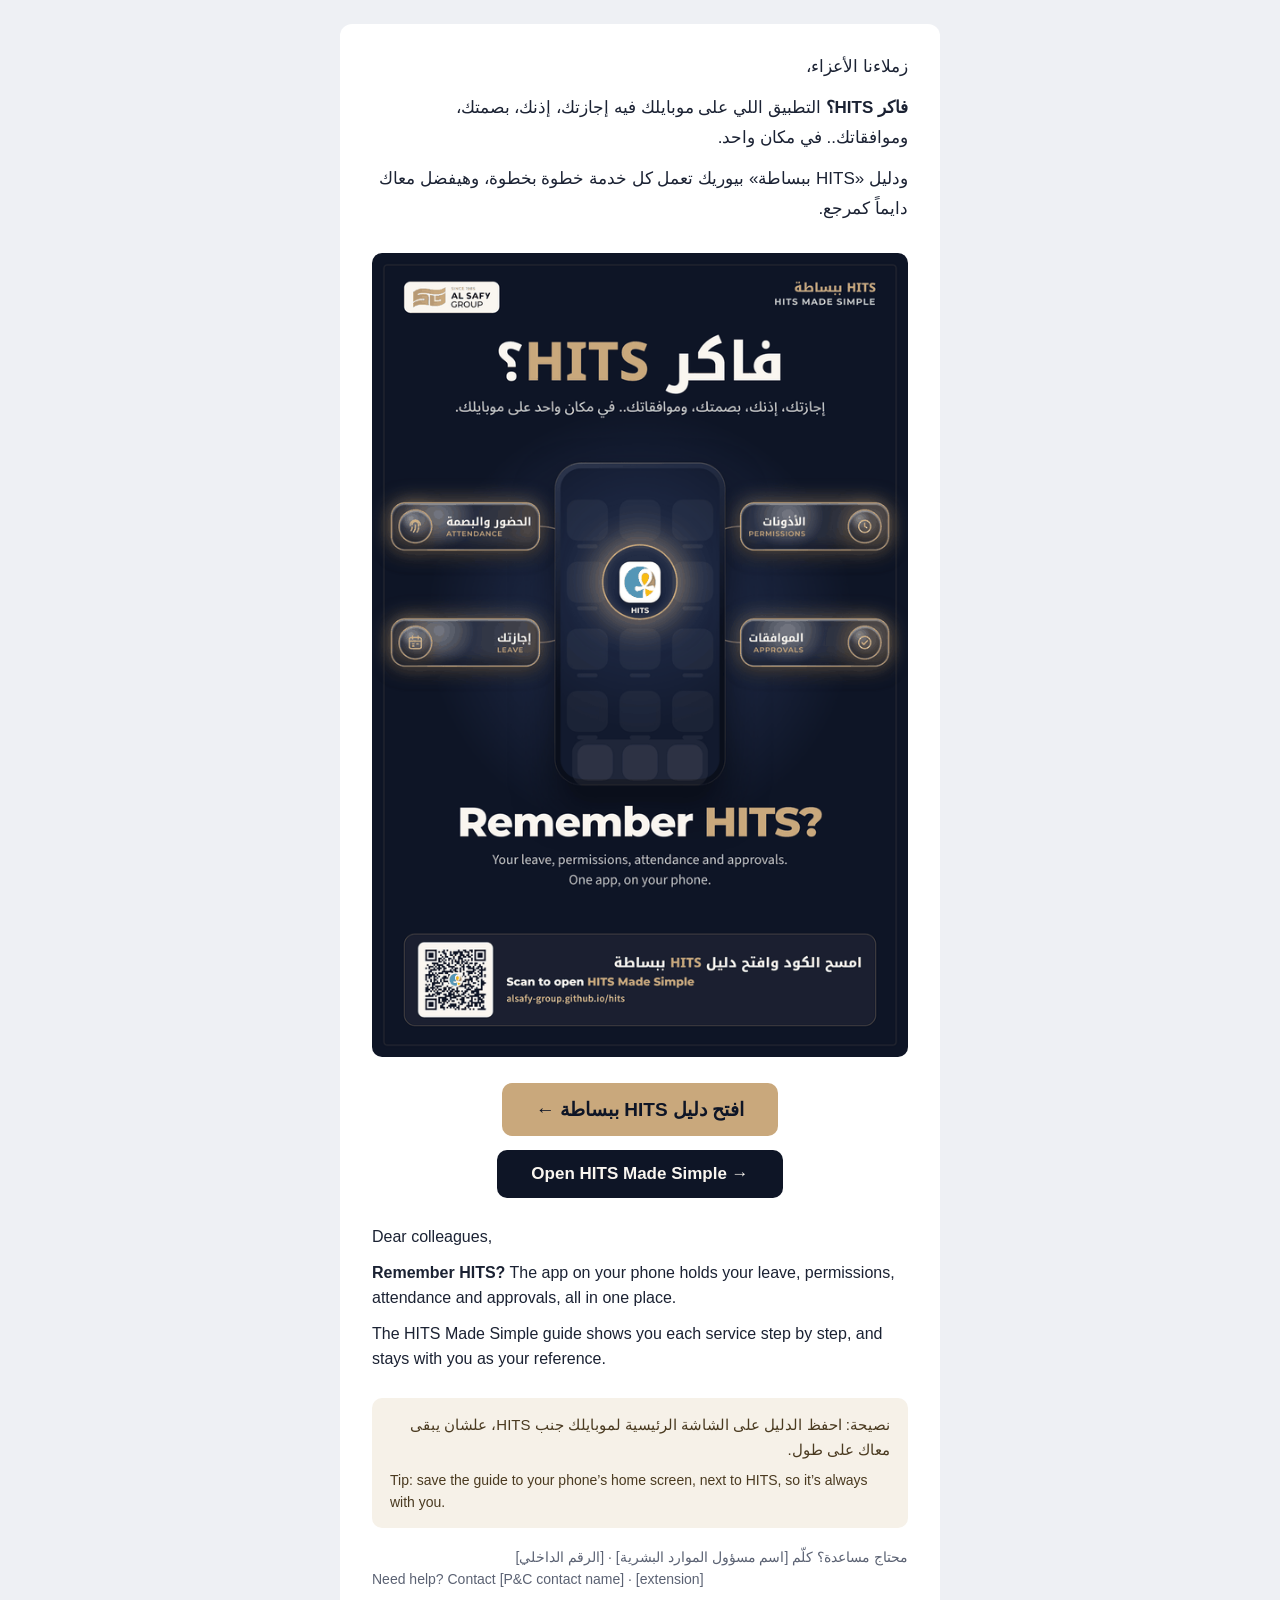
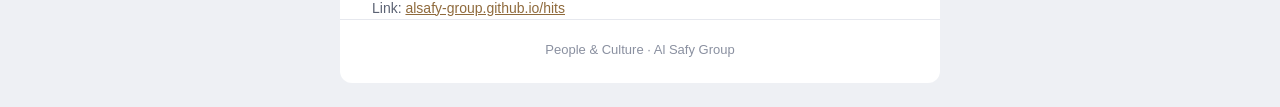
==== campaign/email.html @ 10dc7bec "Add Remember HITS launch campaign assets (flyer, QR, email) Co-Authored-By: Claude Opus 5.5 <noreply" ====
<!doctype html>
<html lang="ar">
<head>
<meta charset="utf-8">
<meta name="viewport" content="width=device-width, initial-scale=1">
<title>فاكر HITS؟ | Remember HITS?</title>
</head>
<body style="margin:0;padding:0;background:#EEF0F4;">
<table role="presentation" width="100%" cellpadding="0" cellspacing="0" border="0" style="background:#EEF0F4;">
<tr><td align="center" style="padding:24px 12px;">
<table role="presentation" width="600" cellpadding="0" cellspacing="0" border="0" style="width:600px;max-width:600px;background:#FFFFFF;border-radius:12px;">

<tr><td dir="rtl" style="padding:28px 32px 8px 32px;font-family:Tahoma,Arial,sans-serif;font-size:17px;line-height:1.8;color:#1B2233;text-align:right;">
<p style="margin:0 0 10px 0;">زملاءنا الأعزاء،</p>
<p style="margin:0 0 10px 0;"><b>فاكر HITS؟</b> التطبيق اللي على موبايلك فيه إجازتك، إذنك، بصمتك، وموافقاتك.. في مكان واحد.</p>
<p style="margin:0;">ودليل «HITS ببساطة» بيوريك تعمل كل خدمة خطوة بخطوة، وهيفضل معاك دايماً كمرجع.</p>
</td></tr>

<tr><td align="center" style="padding:20px 32px 8px 32px;">
<a href="https://alsafy-group.github.io/hits/"><img src="https://alsafy-group.github.io/hits/campaign/Faker_HITS_Flyer_Animated.gif" width="536" alt="فاكر HITS؟ · Remember HITS? — افتح دليل HITS ببساطة · Open HITS Made Simple" style="display:block;width:536px;max-width:100%;height:auto;border:0;border-radius:10px;"></a>
</td></tr>

<tr><td align="center" style="padding:18px 32px 6px 32px;">
<table role="presentation" cellpadding="0" cellspacing="0" border="0" align="center"><tr>
<td bgcolor="#C9A87C" style="border-radius:10px;">
<a href="https://alsafy-group.github.io/hits/" dir="rtl" style="display:inline-block;padding:15px 34px;font-family:Tahoma,Arial,sans-serif;font-size:19px;font-weight:bold;color:#0E1526;text-decoration:none;border-radius:10px;">افتح دليل HITS ببساطة ←</a>
</td></tr></table>
</td></tr>
<tr><td align="center" style="padding:8px 32px 22px 32px;">
<table role="presentation" cellpadding="0" cellspacing="0" border="0" align="center"><tr>
<td bgcolor="#0E1526" style="border-radius:10px;">
<a href="https://alsafy-group.github.io/hits/" style="display:inline-block;padding:14px 34px;font-family:Arial,Helvetica,sans-serif;font-size:17px;font-weight:bold;color:#FAF6F0;text-decoration:none;border-radius:10px;">Open HITS Made Simple →</a>
</td></tr></table>
</td></tr>

<tr><td style="padding:4px 32px 8px 32px;font-family:Arial,Helvetica,sans-serif;font-size:16px;line-height:1.6;color:#1B2233;text-align:left;">
<p style="margin:0 0 10px 0;">Dear colleagues,</p>
<p style="margin:0 0 10px 0;"><b>Remember HITS?</b> The app on your phone holds your leave, permissions, attendance and approvals, all in one place.</p>
<p style="margin:0;">The HITS Made Simple guide shows you each service step by step, and stays with you as your reference.</p>
</td></tr>

<tr><td style="padding:18px 32px 0 32px;">
<table role="presentation" width="100%" cellpadding="0" cellspacing="0" border="0" style="background:#F6F1E8;border-radius:10px;">
<tr><td dir="rtl" style="padding:14px 18px 4px 18px;font-family:Tahoma,Arial,sans-serif;font-size:15px;line-height:1.7;color:#4A3A20;text-align:right;">نصيحة: احفظ الدليل على الشاشة الرئيسية لموبايلك جنب HITS، علشان يبقى معاك على طول.</td></tr>
<tr><td style="padding:2px 18px 14px 18px;font-family:Arial,Helvetica,sans-serif;font-size:14px;line-height:1.6;color:#4A3A20;text-align:left;">Tip: save the guide to your phone’s home screen, next to HITS, so it’s always with you.</td></tr>
</table>
</td></tr>

<tr><td style="padding:18px 32px 0 32px;font-family:Arial,Helvetica,sans-serif;font-size:14px;line-height:1.6;color:#5B6273;">
<div dir="rtl" style="text-align:right;font-family:Tahoma,Arial,sans-serif;">محتاج مساعدة؟ كلّم [اسم مسؤول الموارد البشرية] · [الرقم الداخلي]</div>
<div style="text-align:left;">Need help? Contact [P&amp;C contact name] · [extension]</div>
<div style="text-align:left;margin-top:6px;">Link: <a href="https://alsafy-group.github.io/hits/" style="color:#8F6A3C;">alsafy-group.github.io/hits</a></div>
</td></tr>

<tr><td style="padding:22px 32px 26px 32px;border-top:1px solid #E6E8EE;font-family:Arial,Helvetica,sans-serif;font-size:13px;color:#8A90A0;" align="center">
People &amp; Culture · Al Safy Group
</td></tr>

</table>
</td></tr>
</table>
</body>
</html>
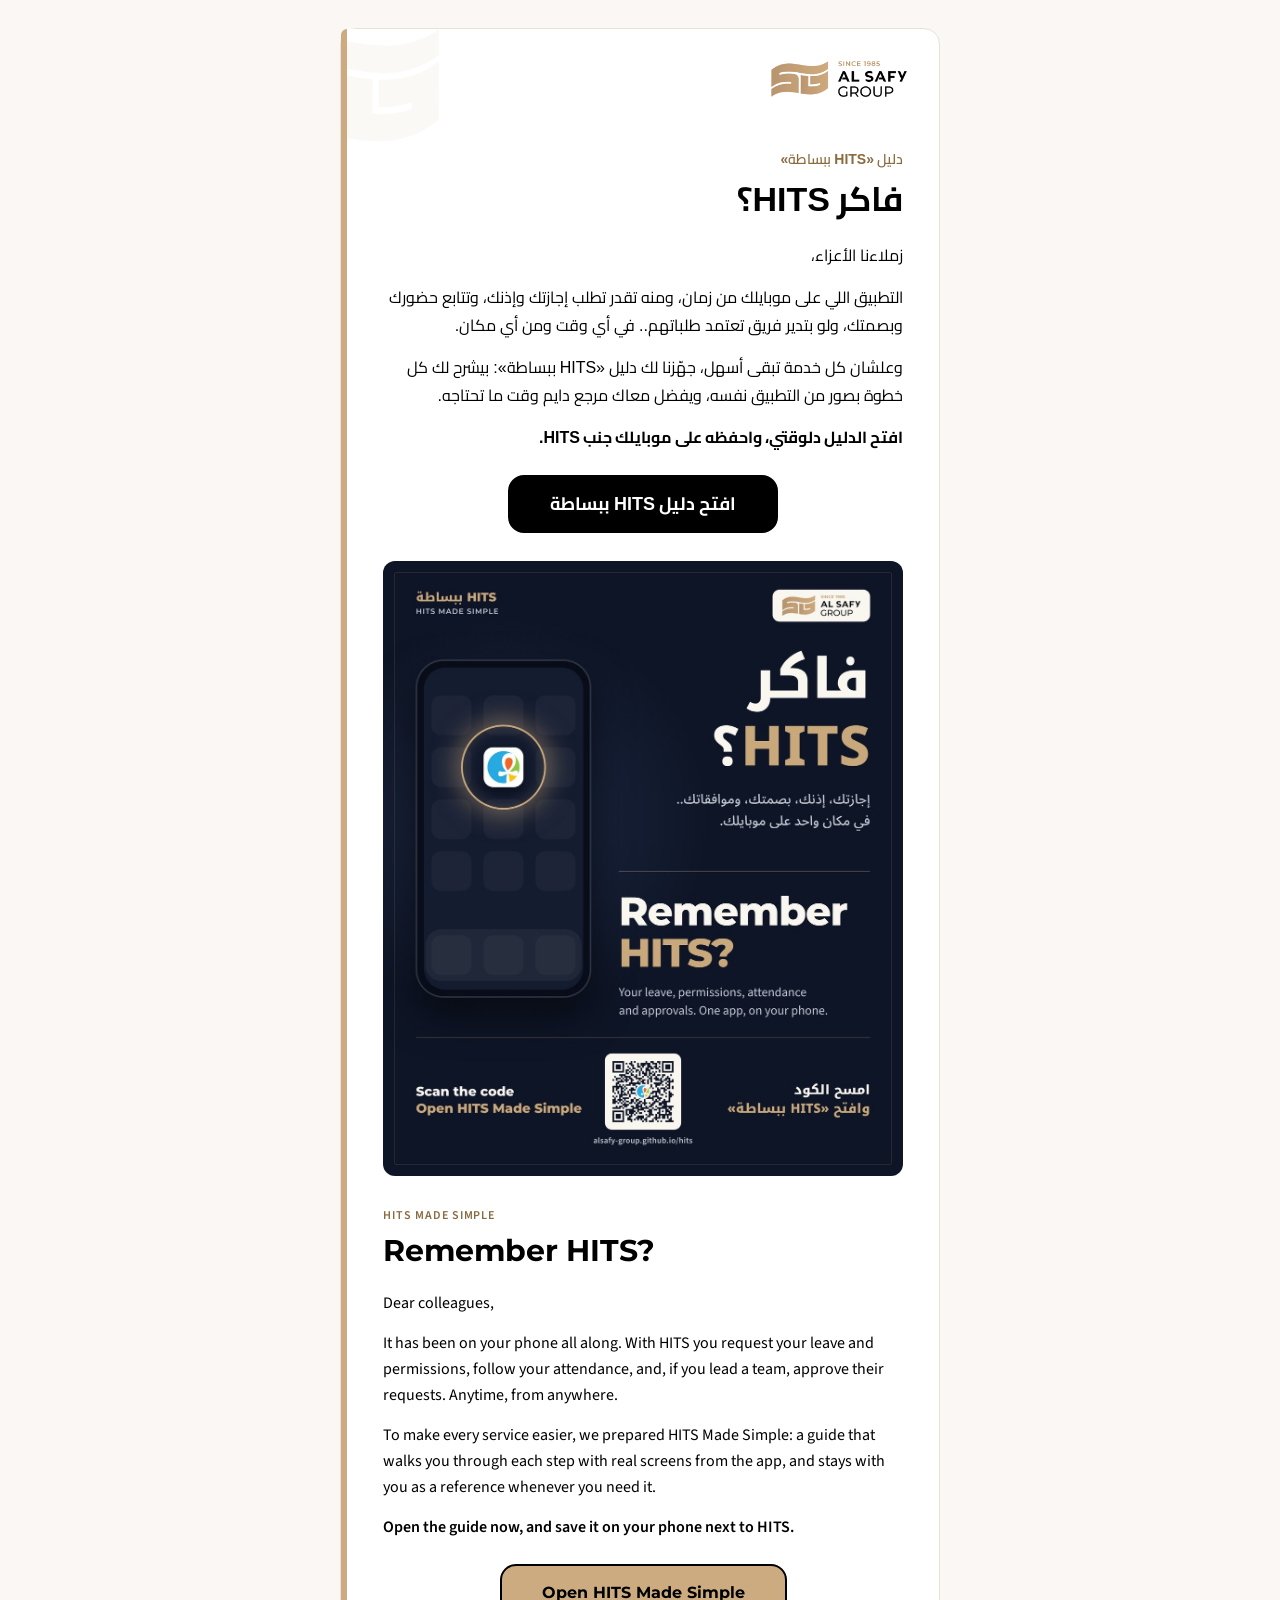
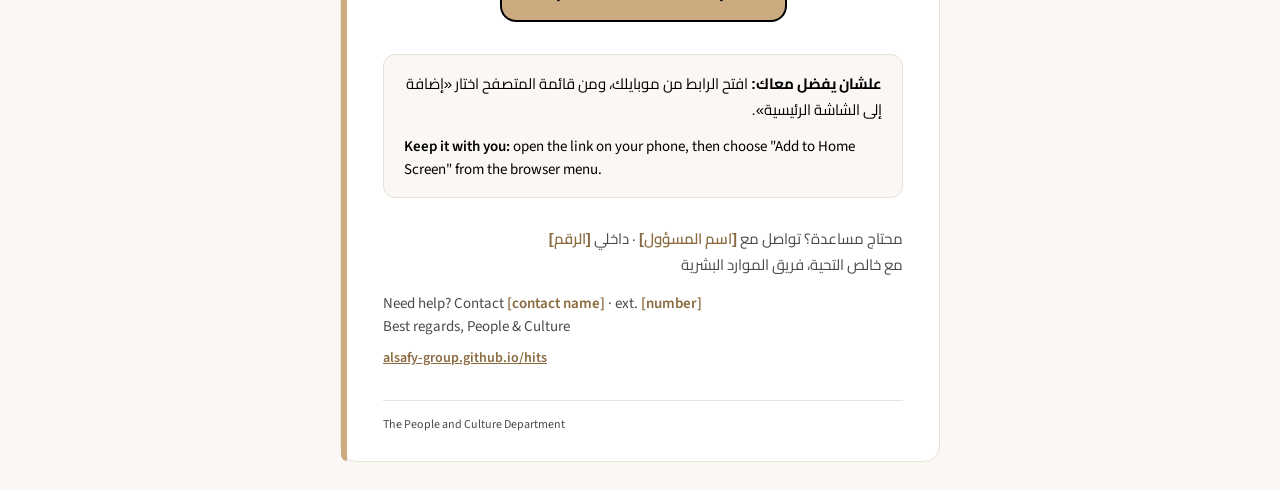
==== commit 3bb1599f: "Final launch flyer in the Creative Directions style; email rebuilt on the Al Safy Group design syste" ====
--- a/campaign/email.html
+++ b/campaign/email.html
@@ -3,61 +3,83 @@
 <head>
 <meta charset="utf-8">
 <meta name="viewport" content="width=device-width, initial-scale=1">
-<title>فاكر HITS؟ | Remember HITS?</title>
+<meta name="color-scheme" content="light">
+<title>فاكر HITS؟</title>
+<style>@font-face{font-family:'Cairo';font-weight:400;font-style:normal;src:url([data-uri]) format('woff2');}@font-face{font-family:'Cairo';font-weight:600;font-style:normal;src:url([data-uri]) format('woff2');}@font-face{font-family:'Cairo';font-weight:700;font-style:normal;src:url([data-uri]) format('woff2');}@font-face{font-family:'Montserrat';font-weight:700;font-style:normal;src:url([data-uri]) format('woff2');}@font-face{font-family:'Source Sans 3';font-weight:400;font-style:normal;src:url([data-uri]) format('woff2');}@font-face{font-family:'Source Sans 3';font-weight:600;font-style:normal;src:url([data-uri]) format('woff2');}</style>
 </head>
-<body style="margin:0;padding:0;background:#EEF0F4;">
-<table role="presentation" width="100%" cellpadding="0" cellspacing="0" border="0" style="background:#EEF0F4;">
-<tr><td align="center" style="padding:24px 12px;">
-<table role="presentation" width="600" cellpadding="0" cellspacing="0" border="0" style="width:600px;max-width:600px;background:#FFFFFF;border-radius:12px;">
+<body style="margin:0;padding:0;background:#faf7f4;">
+<table role="presentation" width="100%" cellpadding="0" cellspacing="0" border="0" bgcolor="#faf7f4" style="background:#faf7f4;">
+<tr><td align="center" style="padding:28px 12px;">
 
-<tr><td dir="rtl" style="padding:28px 32px 8px 32px;font-family:Tahoma,Arial,sans-serif;font-size:17px;line-height:1.8;color:#1B2233;text-align:right;">
-<p style="margin:0 0 10px 0;">زملاءنا الأعزاء،</p>
-<p style="margin:0 0 10px 0;"><b>فاكر HITS؟</b> التطبيق اللي على موبايلك فيه إجازتك، إذنك، بصمتك، وموافقاتك.. في مكان واحد.</p>
-<p style="margin:0;">ودليل «HITS ببساطة» بيوريك تعمل كل خدمة خطوة بخطوة، وهيفضل معاك دايماً كمرجع.</p>
+<table role="presentation" width="600" cellpadding="0" cellspacing="0" border="0" bgcolor="#ffffff" style="width:600px;max-width:600px;background:#ffffff;border:1px solid #e8e1d8;border-radius:16px;">
+<tr>
+<td width="6" bgcolor="#ccab80" style="width:6px;background:#ccab80;border-radius:16px 0 0 16px;font-size:0;line-height:0;">&nbsp;</td>
+<td width="592" style="width:592px;">
+
+<!-- header: faint SG watermark bleeding off the left, logo top right -->
+<table role="presentation" width="100%" cellpadding="0" cellspacing="0" border="0"><tr>
+<td align="left" valign="top" style="padding:0;"><img src="[data-uri]" width="92" height="120" alt="" style="display:block;border:0;width:92px;height:120px;"></td>
+<td align="right" valign="top" style="padding:32px 32px 0 0;"><img src="[data-uri]" width="136" height="36" alt="Al Safy Group" style="display:block;border:0;width:136px;height:36px;"></td>
+</tr></table>
+
+<!-- Arabic -->
+<table role="presentation" width="100%" cellpadding="0" cellspacing="0" border="0"><tr>
+<td dir="rtl" align="right" style="padding:0 36px 0 36px;text-align:right;">
+<p style="margin:0 0 8px 0;font-family:'Cairo',Tahoma,'Segoe UI',Arial,sans-serif;font-size:14px;line-height:20px;font-weight:600;color:#8a6a3f;">دليل «<span dir="ltr">HITS</span> ببساطة»</p>
+<h1 style="margin:0 0 20px 0;font-family:'Cairo',Tahoma,'Segoe UI',Arial,sans-serif;font-size:34px;line-height:44px;font-weight:700;color:#000000;">فاكر <span dir="ltr">HITS</span>؟</h1>
+<p style="margin:0 0 14px 0;font-family:'Cairo',Tahoma,'Segoe UI',Arial,sans-serif;font-size:16px;line-height:28px;color:#000000;">زملاءنا الأعزاء،</p>
+<p style="margin:0 0 14px 0;font-family:'Cairo',Tahoma,'Segoe UI',Arial,sans-serif;font-size:16px;line-height:28px;color:#000000;">التطبيق اللي على موبايلك من زمان، ومنه تقدر تطلب إجازتك وإذنك، وتتابع حضورك وبصمتك، ولو بتدير فريق تعتمد طلباتهم.. في أي وقت ومن أي مكان.</p>
+<p style="margin:0 0 14px 0;font-family:'Cairo',Tahoma,'Segoe UI',Arial,sans-serif;font-size:16px;line-height:28px;color:#000000;">وعلشان كل خدمة تبقى أسهل، جهّزنا لك دليل «<span dir="ltr">HITS</span> ببساطة»: بيشرح لك كل خطوة بصور من التطبيق نفسه، ويفضل معاك مرجع دايم وقت ما تحتاجه.</p>
+<p style="margin:0;font-family:'Cairo',Tahoma,'Segoe UI',Arial,sans-serif;font-size:16px;line-height:28px;font-weight:700;color:#000000;">افتح الدليل دلوقتي، واحفظه على موبايلك جنب <span dir="ltr">HITS</span>.</p>
 </td></tr>
+<tr><td align="center" style="padding:24px 36px 0 36px;"><table role="presentation" cellpadding="0" cellspacing="0" border="0" align="center"><tr>
+<td bgcolor="#000000" style="border-radius:16px;border:2px solid #000000;">
+<a href="https://alsafy-group.github.io/hits/" dir="rtl" style="display:inline-block;padding:15px 40px;font-family:'Cairo',Tahoma,'Segoe UI',Arial,sans-serif;font-size:18px;font-weight:700;line-height:24px;color:#ffffff;text-decoration:none;border-radius:16px;">افتح دليل <span dir="ltr">HITS</span> ببساطة</a>
+</td></tr></table></td></tr>
+</table>
 
-<tr><td align="center" style="padding:20px 32px 8px 32px;">
-<a href="https://alsafy-group.github.io/hits/"><img src="https://alsafy-group.github.io/hits/campaign/Faker_HITS_Flyer_Animated.gif" width="536" alt="فاكر HITS؟ · Remember HITS? — افتح دليل HITS ببساطة · Open HITS Made Simple" style="display:block;width:536px;max-width:100%;height:auto;border:0;border-radius:10px;"></a>
+<!-- flyer -->
+<table role="presentation" width="100%" cellpadding="0" cellspacing="0" border="0"><tr>
+<td align="center" style="padding:28px 36px 0 36px;">
+<a href="https://alsafy-group.github.io/hits/"><img src="[data-uri]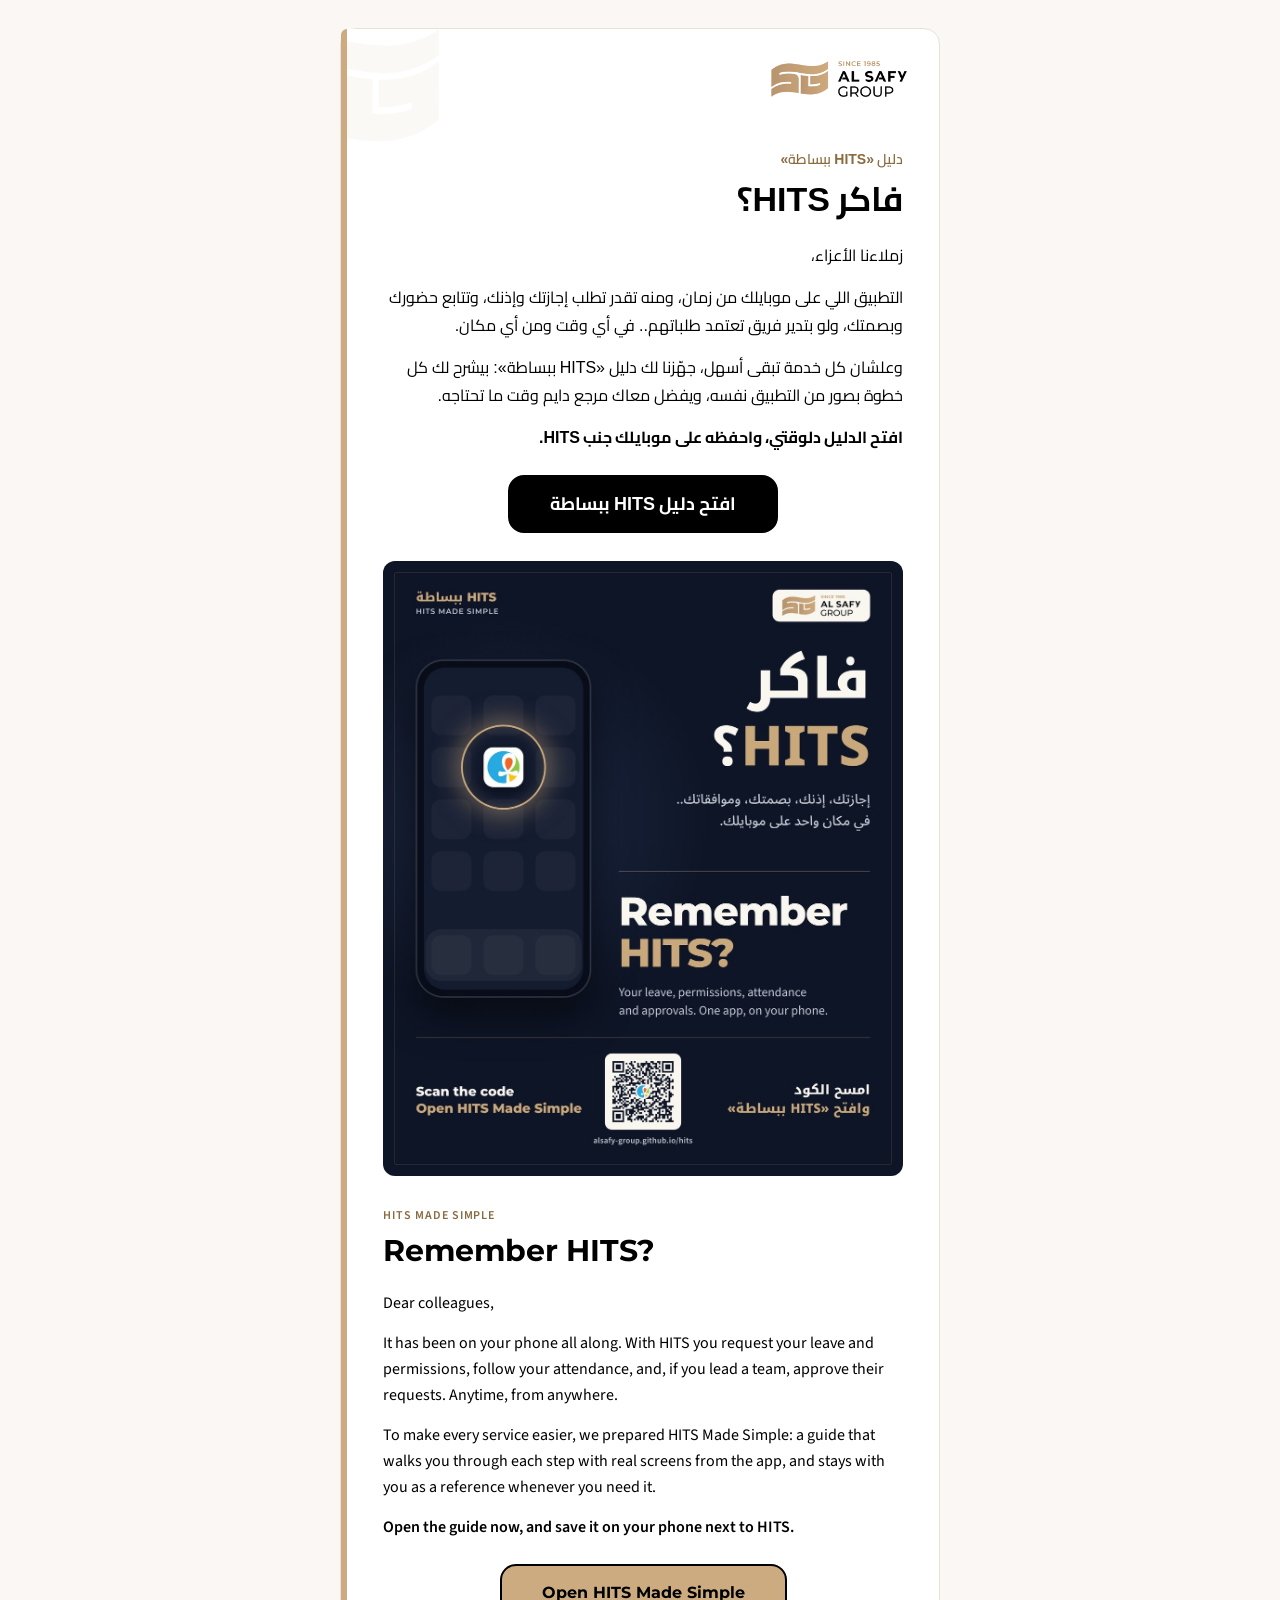
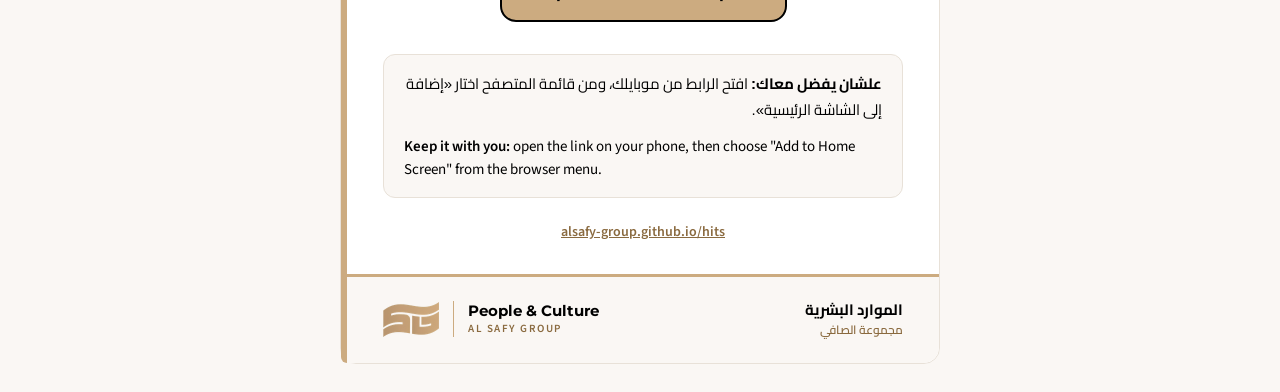
==== commit 33ea08fa: "Email: remove support lines, add branded People & Culture signature Co-Authored-By: Claude Opus 5.5 " ====
--- a/campaign/email.html
+++ b/campaign/email.html
@@ -69,13 +69,27 @@
 </table>
 </td></tr></table>
 
-<!-- support + sign-off -->
+<!-- link + branded signature -->
 <table role="presentation" width="100%" cellpadding="0" cellspacing="0" border="0">
-<tr><td dir="rtl" align="right" style="padding:28px 36px 0 36px;font-family:'Cairo',Tahoma,'Segoe UI',Arial,sans-serif;font-size:15px;line-height:26px;color:#4a4a4a;text-align:right;">محتاج مساعدة؟ تواصل مع <span style="color:#8a6a3f;font-weight:600;">[اسم المسؤول]</span> · داخلي <span style="color:#8a6a3f;font-weight:600;">[الرقم]</span><br>مع خالص التحية، فريق الموارد البشرية</td></tr>
-<tr><td dir="ltr" align="left" style="padding:14px 36px 0 36px;font-family:'Source Sans 3','Segoe UI',Arial,sans-serif;font-size:15px;line-height:23px;color:#4a4a4a;text-align:left;">Need help? Contact <span style="color:#8a6a3f;font-weight:600;">[contact name]</span> · ext. <span style="color:#8a6a3f;font-weight:600;">[number]</span><br>Best regards, People &amp; Culture</td></tr>
-<tr><td dir="ltr" align="left" style="padding:10px 36px 0 36px;font-family:'Source Sans 3','Segoe UI',Arial,sans-serif;font-size:14px;line-height:20px;color:#4a4a4a;text-align:left;"><a href="https://alsafy-group.github.io/hits/" style="color:#8a6a3f;font-weight:600;text-decoration:underline;">alsafy-group.github.io/hits</a></td></tr>
-<tr><td style="padding:32px 36px 0 36px;"><table role="presentation" width="100%" cellpadding="0" cellspacing="0" border="0"><tr><td height="1" bgcolor="#e8e1d8" style="height:1px;line-height:1px;font-size:0;background:#e8e1d8;">&nbsp;</td></tr></table></td></tr>
-<tr><td dir="ltr" align="left" style="padding:16px 36px 28px 36px;font-family:'Source Sans 3','Segoe UI',Arial,sans-serif;font-size:12px;line-height:16px;color:#4a4a4a;text-align:left;">The People and Culture Department</td></tr>
+<tr><td dir="ltr" align="center" style="padding:24px 36px 0 36px;font-family:'Source Sans 3','Segoe UI',Arial,sans-serif;font-size:14px;line-height:20px;color:#4a4a4a;text-align:center;"><a href="https://alsafy-group.github.io/hits/" style="color:#8a6a3f;font-weight:600;text-decoration:underline;">alsafy-group.github.io/hits</a></td></tr>
+<!-- branded signature -->
+<tr><td style="padding:32px 0 0 0;">
+<table role="presentation" width="100%" cellpadding="0" cellspacing="0" border="0" bgcolor="#faf7f4" style="background:#faf7f4;border-top:3px solid #ccab80;border-radius:0 0 16px 0;">
+<tr>
+<td dir="ltr" align="left" valign="middle" style="padding:22px 0 24px 36px;">
+<table role="presentation" cellpadding="0" cellspacing="0" border="0"><tr>
+<td valign="middle" style="padding:0 14px 0 0;"><img src="[data-uri]" width="56" height="35" alt="Al Safy Group" style="display:block;border:0;width:56px;height:35px;"></td>
+<td valign="middle" style="border-left:1px solid #ccab80;padding:0 0 0 14px;">
+<div style="font-family:'Montserrat','Segoe UI',Arial,sans-serif;font-size:15px;line-height:20px;font-weight:700;color:#000000;">People &amp; Culture</div>
+<div style="font-family:'Source Sans 3','Segoe UI',Arial,sans-serif;font-size:11px;line-height:16px;font-weight:600;letter-spacing:0.14em;color:#8a6a3f;">AL SAFY GROUP</div>
+</td></tr></table>
+</td>
+<td dir="rtl" align="right" valign="middle" style="padding:22px 36px 24px 0;text-align:right;">
+<div style="font-family:'Cairo',Tahoma,'Segoe UI',Arial,sans-serif;font-size:15px;line-height:22px;font-weight:700;color:#000000;">الموارد البشرية</div>
+<div style="font-family:'Cairo',Tahoma,'Segoe UI',Arial,sans-serif;font-size:12px;line-height:18px;font-weight:600;color:#8a6a3f;">مجموعة الصافي</div>
+</td>
+</tr></table>
+</td></tr>
 </table>
 
 </td></tr></table>
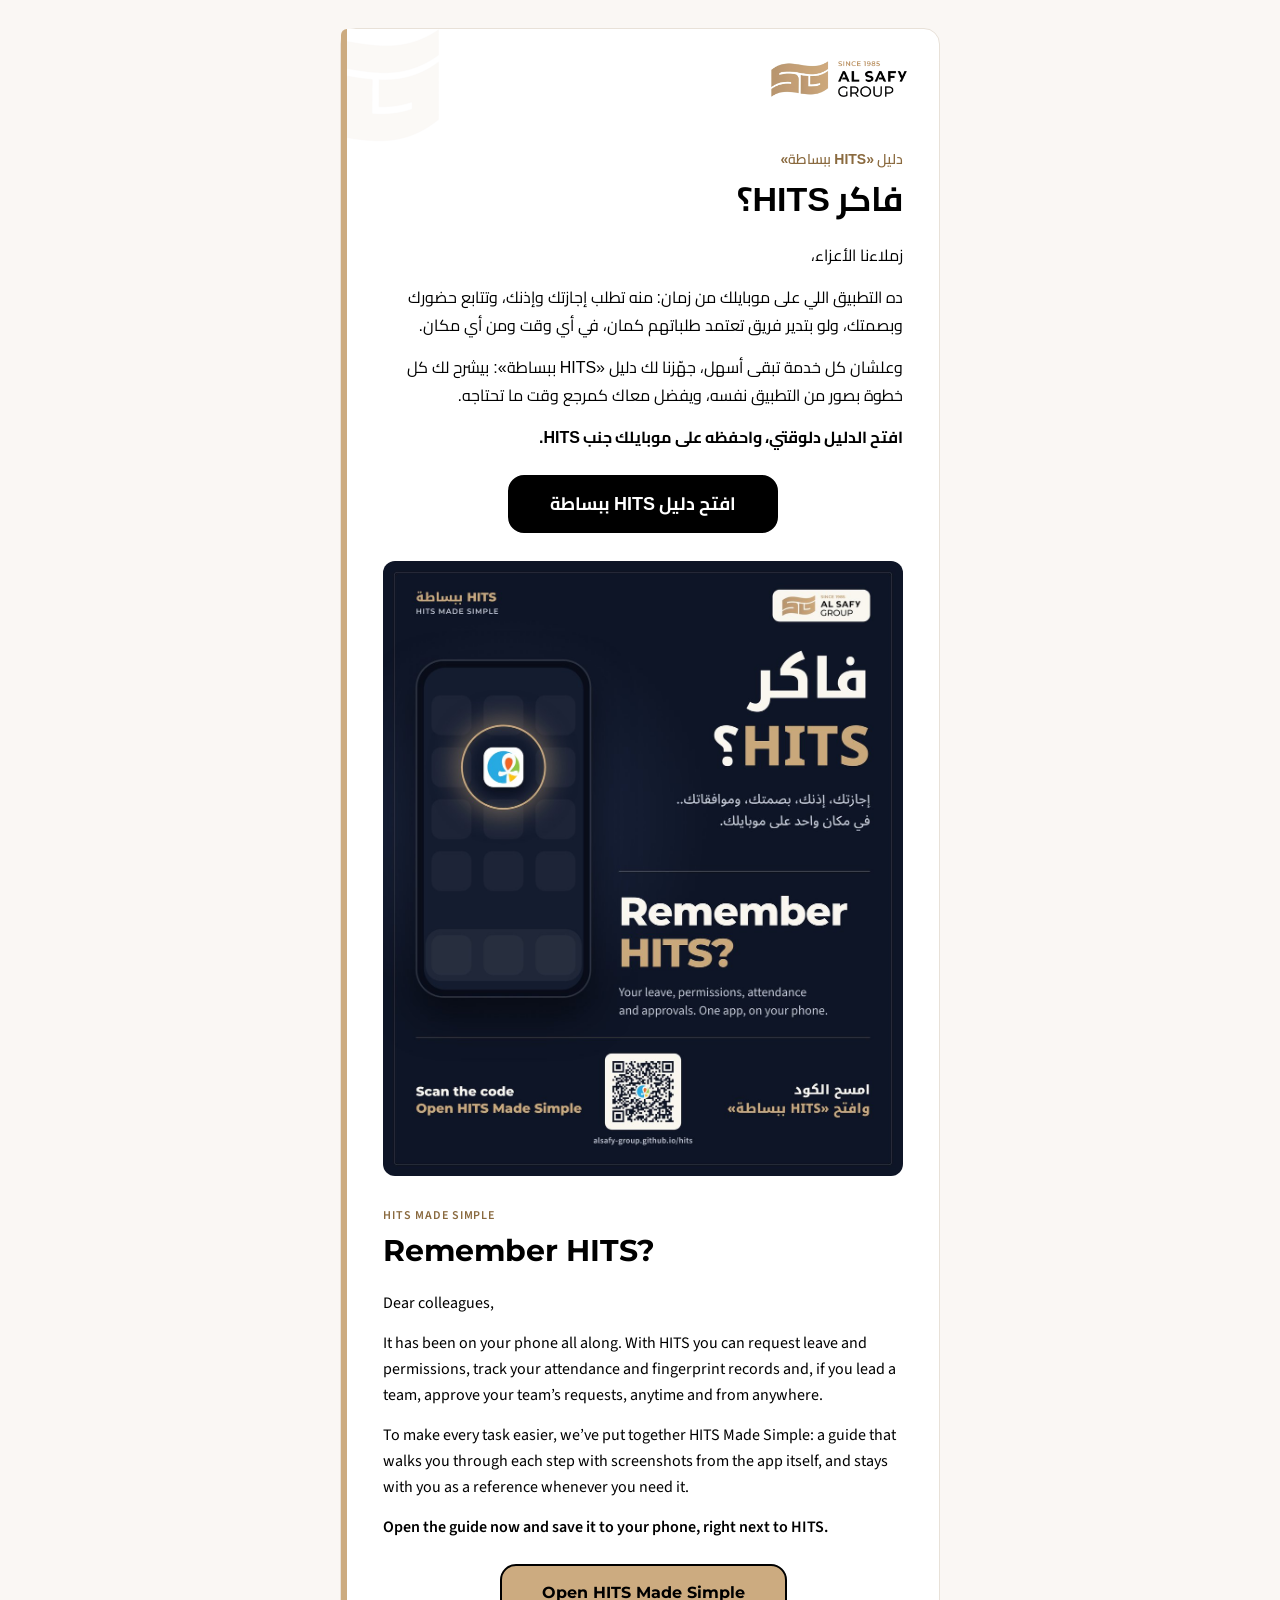
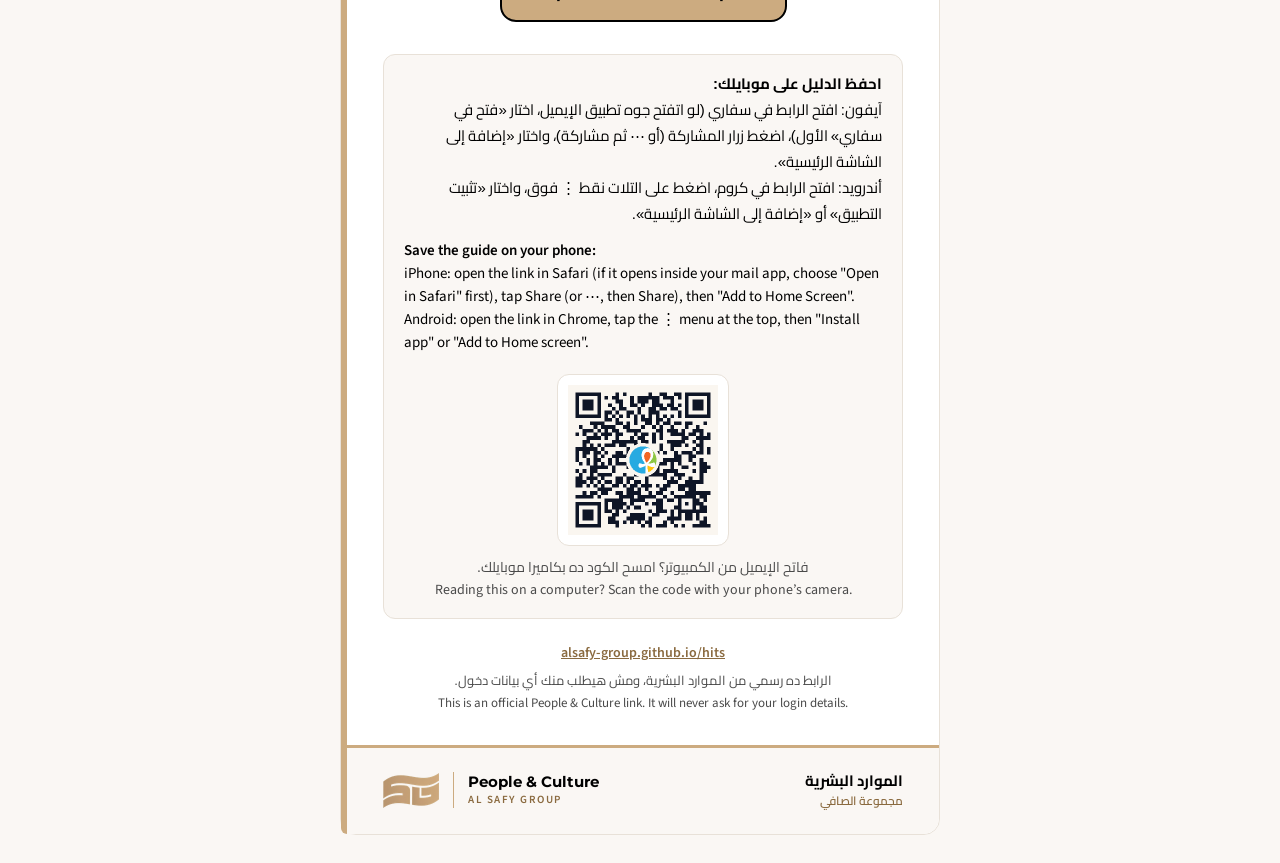
==== commit 146679ae: "Serve the fixed v4.3.2 Playbook at the main link; add home-screen icons and app manifest; archive v2" ====
--- a/campaign/email.html
+++ b/campaign/email.html
@@ -28,14 +28,14 @@
 <p style="margin:0 0 8px 0;font-family:'Cairo',Tahoma,'Segoe UI',Arial,sans-serif;font-size:14px;line-height:20px;font-weight:600;color:#8a6a3f;">دليل «<span dir="ltr">HITS</span> ببساطة»</p>
 <h1 style="margin:0 0 20px 0;font-family:'Cairo',Tahoma,'Segoe UI',Arial,sans-serif;font-size:34px;line-height:44px;font-weight:700;color:#000000;">فاكر <span dir="ltr">HITS</span>؟</h1>
 <p style="margin:0 0 14px 0;font-family:'Cairo',Tahoma,'Segoe UI',Arial,sans-serif;font-size:16px;line-height:28px;color:#000000;">زملاءنا الأعزاء،</p>
-<p style="margin:0 0 14px 0;font-family:'Cairo',Tahoma,'Segoe UI',Arial,sans-serif;font-size:16px;line-height:28px;color:#000000;">التطبيق اللي على موبايلك من زمان، ومنه تقدر تطلب إجازتك وإذنك، وتتابع حضورك وبصمتك، ولو بتدير فريق تعتمد طلباتهم.. في أي وقت ومن أي مكان.</p>
-<p style="margin:0 0 14px 0;font-family:'Cairo',Tahoma,'Segoe UI',Arial,sans-serif;font-size:16px;line-height:28px;color:#000000;">وعلشان كل خدمة تبقى أسهل، جهّزنا لك دليل «<span dir="ltr">HITS</span> ببساطة»: بيشرح لك كل خطوة بصور من التطبيق نفسه، ويفضل معاك مرجع دايم وقت ما تحتاجه.</p>
+<p style="margin:0 0 14px 0;font-family:'Cairo',Tahoma,'Segoe UI',Arial,sans-serif;font-size:16px;line-height:28px;color:#000000;">ده التطبيق اللي على موبايلك من زمان: منه تطلب إجازتك وإذنك، وتتابع حضورك وبصمتك، ولو بتدير فريق تعتمد طلباتهم كمان، في أي وقت ومن أي مكان.</p>
+<p style="margin:0 0 14px 0;font-family:'Cairo',Tahoma,'Segoe UI',Arial,sans-serif;font-size:16px;line-height:28px;color:#000000;">وعلشان كل خدمة تبقى أسهل، جهّزنا لك دليل «<span dir="ltr">HITS</span> ببساطة»: بيشرح لك كل خطوة بصور من التطبيق نفسه، ويفضل معاك كمرجع وقت ما تحتاجه.</p>
 <p style="margin:0;font-family:'Cairo',Tahoma,'Segoe UI',Arial,sans-serif;font-size:16px;line-height:28px;font-weight:700;color:#000000;">افتح الدليل دلوقتي، واحفظه على موبايلك جنب <span dir="ltr">HITS</span>.</p>
 </td></tr>
-<tr><td align="center" style="padding:24px 36px 0 36px;"><table role="presentation" cellpadding="0" cellspacing="0" border="0" align="center"><tr>
+<tr><td align="center" style="padding:24px 36px 0 36px;"><!--[if mso]><v:roundrect xmlns:v="urn:schemas-microsoft-com:vml" xmlns:w="urn:schemas-microsoft-com:office:word" href="https://alsafy-group.github.io/hits/" style="height:56px;v-text-anchor:middle;width:290px;" arcsize="29%" strokecolor="#000000" strokeweight="2px" fillcolor="#000000"><w:anchorlock/><center dir="rtl" style="color:#ffffff;font-family:Tahoma,Arial,sans-serif;font-size:18px;font-weight:bold;">افتح دليل HITS ببساطة</center></v:roundrect><![endif]--><!--[if !mso]><!-- --><table role="presentation" cellpadding="0" cellspacing="0" border="0" align="center"><tr>
 <td bgcolor="#000000" style="border-radius:16px;border:2px solid #000000;">
 <a href="https://alsafy-group.github.io/hits/" dir="rtl" style="display:inline-block;padding:15px 40px;font-family:'Cairo',Tahoma,'Segoe UI',Arial,sans-serif;font-size:18px;font-weight:700;line-height:24px;color:#ffffff;text-decoration:none;border-radius:16px;">افتح دليل <span dir="ltr">HITS</span> ببساطة</a>
-</td></tr></table></td></tr>
+</td></tr></table><!--<![endif]--></td></tr>
 </table>
 
 <!-- flyer -->
@@ -50,28 +50,35 @@
 <p style="margin:0 0 8px 0;font-family:'Source Sans 3','Segoe UI',Arial,sans-serif;font-size:12px;line-height:16px;font-weight:600;letter-spacing:0.08em;color:#8a6a3f;">HITS MADE SIMPLE</p>
 <h2 style="margin:0 0 20px 0;font-family:'Montserrat','Segoe UI',Arial,sans-serif;font-size:30px;line-height:38px;font-weight:700;color:#000000;">Remember HITS?</h2>
 <p style="margin:0 0 14px 0;font-family:'Source Sans 3','Segoe UI',Arial,sans-serif;font-size:16px;line-height:26px;color:#000000;">Dear colleagues,</p>
-<p style="margin:0 0 14px 0;font-family:'Source Sans 3','Segoe UI',Arial,sans-serif;font-size:16px;line-height:26px;color:#000000;">It has been on your phone all along. With HITS you request your leave and permissions, follow your attendance, and, if you lead a team, approve their requests. Anytime, from anywhere.</p>
-<p style="margin:0 0 14px 0;font-family:'Source Sans 3','Segoe UI',Arial,sans-serif;font-size:16px;line-height:26px;color:#000000;">To make every service easier, we prepared HITS Made Simple: a guide that walks you through each step with real screens from the app, and stays with you as a reference whenever you need it.</p>
-<p style="margin:0;font-family:'Source Sans 3','Segoe UI',Arial,sans-serif;font-size:16px;line-height:26px;font-weight:600;color:#000000;">Open the guide now, and save it on your phone next to HITS.</p>
+<p style="margin:0 0 14px 0;font-family:'Source Sans 3','Segoe UI',Arial,sans-serif;font-size:16px;line-height:26px;color:#000000;">It has been on your phone all along. With HITS you can request leave and permissions, track your attendance and fingerprint records and, if you lead a team, approve your team&#8217;s requests, anytime and from anywhere.</p>
+<p style="margin:0 0 14px 0;font-family:'Source Sans 3','Segoe UI',Arial,sans-serif;font-size:16px;line-height:26px;color:#000000;">To make every task easier, we&#8217;ve put together HITS Made Simple: a guide that walks you through each step with screenshots from the app itself, and stays with you as a reference whenever you need it.</p>
+<p style="margin:0;font-family:'Source Sans 3','Segoe UI',Arial,sans-serif;font-size:16px;line-height:26px;font-weight:600;color:#000000;">Open the guide now and save it to your phone, right next to HITS.</p>
 </td></tr>
-<tr><td align="center" style="padding:24px 36px 0 36px;"><table role="presentation" cellpadding="0" cellspacing="0" border="0" align="center"><tr>
+<tr><td align="center" style="padding:24px 36px 0 36px;"><!--[if mso]><v:roundrect xmlns:v="urn:schemas-microsoft-com:vml" xmlns:w="urn:schemas-microsoft-com:office:word" href="https://alsafy-group.github.io/hits/" style="height:56px;v-text-anchor:middle;width:290px;" arcsize="29%" strokecolor="#000000" strokeweight="2px" fillcolor="#ccab80"><w:anchorlock/><center style="color:#000000;font-family:Tahoma,Arial,sans-serif;font-size:16px;font-weight:bold;">Open HITS Made Simple</center></v:roundrect><![endif]--><!--[if !mso]><!-- --><table role="presentation" cellpadding="0" cellspacing="0" border="0" align="center"><tr>
 <td bgcolor="#ccab80" style="border-radius:16px;border:2px solid #000000;">
 <a href="https://alsafy-group.github.io/hits/" style="display:inline-block;padding:15px 40px;font-family:'Montserrat','Segoe UI',Arial,sans-serif;font-size:16px;font-weight:700;line-height:24px;color:#000000;text-decoration:none;border-radius:16px;">Open HITS Made Simple</a>
-</td></tr></table></td></tr>
+</td></tr></table><!--<![endif]--></td></tr>
 </table>
 
 <!-- tip: Notice (info) -->
 <table role="presentation" width="100%" cellpadding="0" cellspacing="0" border="0"><tr>
 <td style="padding:32px 36px 0 36px;">
 <table role="presentation" width="100%" cellpadding="0" cellspacing="0" border="0" bgcolor="#faf7f4" style="background:#faf7f4;border:1px solid #e8e1d8;border-radius:12px;">
-<tr><td dir="rtl" align="right" style="padding:16px 20px 6px 20px;font-family:'Cairo',Tahoma,'Segoe UI',Arial,sans-serif;font-size:15px;line-height:26px;color:#000000;text-align:right;"><b>علشان يفضل معاك:</b> افتح الرابط من موبايلك، ومن قائمة المتصفح اختار «إضافة إلى الشاشة الرئيسية».</td></tr>
-<tr><td dir="ltr" align="left" style="padding:6px 20px 16px 20px;font-family:'Source Sans 3','Segoe UI',Arial,sans-serif;font-size:15px;line-height:23px;color:#000000;text-align:left;"><b>Keep it with you:</b> open the link on your phone, then choose "Add to Home Screen" from the browser menu.</td></tr>
+<tr><td dir="rtl" align="right" style="padding:16px 20px 6px 20px;font-family:'Cairo',Tahoma,'Segoe UI',Arial,sans-serif;font-size:15px;line-height:26px;color:#000000;text-align:right;"><b>احفظ الدليل على موبايلك:</b><br>آيفون: افتح الرابط في سفاري (لو اتفتح جوه تطبيق الإيميل، اختار «فتح في سفاري» الأول)، اضغط زرار المشاركة (أو ⋯ ثم مشاركة)، واختار «إضافة إلى الشاشة الرئيسية».<br>أندرويد: افتح الرابط في كروم، اضغط على التلات نقط ⋮ فوق، واختار «تثبيت التطبيق» أو «إضافة إلى الشاشة الرئيسية».</td></tr>
+<tr><td dir="ltr" align="left" style="padding:6px 20px 16px 20px;font-family:'Source Sans 3','Segoe UI',Arial,sans-serif;font-size:15px;line-height:23px;color:#000000;text-align:left;"><b>Save the guide on your phone:</b><br>iPhone: open the link in Safari (if it opens inside your mail app, choose "Open in Safari" first), tap Share (or ⋯, then Share), then "Add to Home Screen".<br>Android: open the link in Chrome, tap the ⋮ menu at the top, then "Install app" or "Add to Home screen".</td></tr>
+<tr><td align="center" style="padding:4px 20px 18px 20px;">
+<table role="presentation" cellpadding="0" cellspacing="0" border="0" align="center"><tr><td bgcolor="#ffffff" style="background:#ffffff;border:1px solid #e8e1d8;border-radius:12px;padding:10px;"><img src="[data-uri]" width="150" height="150" alt="QR code: alsafy-group.github.io/hits" style="display:block;border:0;width:150px;height:150px;"></td></tr></table>
+<p dir="rtl" style="margin:10px 0 0 0;font-family:'Cairo',Tahoma,'Segoe UI',Arial,sans-serif;font-size:14px;line-height:22px;color:#4a4a4a;text-align:center;">فاتح الإيميل من الكمبيوتر؟ امسح الكود ده بكاميرا موبايلك.</p>
+<p dir="ltr" style="margin:2px 0 0 0;font-family:'Source Sans 3','Segoe UI',Arial,sans-serif;font-size:14px;line-height:20px;color:#4a4a4a;text-align:center;">Reading this on a computer? Scan the code with your phone&#8217;s camera.</p>
+</td></tr>
 </table>
 </td></tr></table>
 
 <!-- link + branded signature -->
 <table role="presentation" width="100%" cellpadding="0" cellspacing="0" border="0">
 <tr><td dir="ltr" align="center" style="padding:24px 36px 0 36px;font-family:'Source Sans 3','Segoe UI',Arial,sans-serif;font-size:14px;line-height:20px;color:#4a4a4a;text-align:center;"><a href="https://alsafy-group.github.io/hits/" style="color:#8a6a3f;font-weight:600;text-decoration:underline;">alsafy-group.github.io/hits</a></td></tr>
+<tr><td dir="rtl" align="center" style="padding:6px 36px 0 36px;font-family:'Cairo',Tahoma,'Segoe UI',Arial,sans-serif;font-size:13px;line-height:22px;color:#4a4a4a;text-align:center;">الرابط ده رسمي من الموارد البشرية، ومش هيطلب منك أي بيانات دخول.</td></tr>
+<tr><td dir="ltr" align="center" style="padding:2px 36px 0 36px;font-family:'Source Sans 3','Segoe UI',Arial,sans-serif;font-size:13px;line-height:20px;color:#4a4a4a;text-align:center;">This is an official People &amp; Culture link. It will never ask for your login details.</td></tr>
 <!-- branded signature -->
 <tr><td style="padding:32px 0 0 0;">
 <table role="presentation" width="100%" cellpadding="0" cellspacing="0" border="0" bgcolor="#faf7f4" style="background:#faf7f4;border-top:3px solid #ccab80;border-radius:0 0 16px 0;">
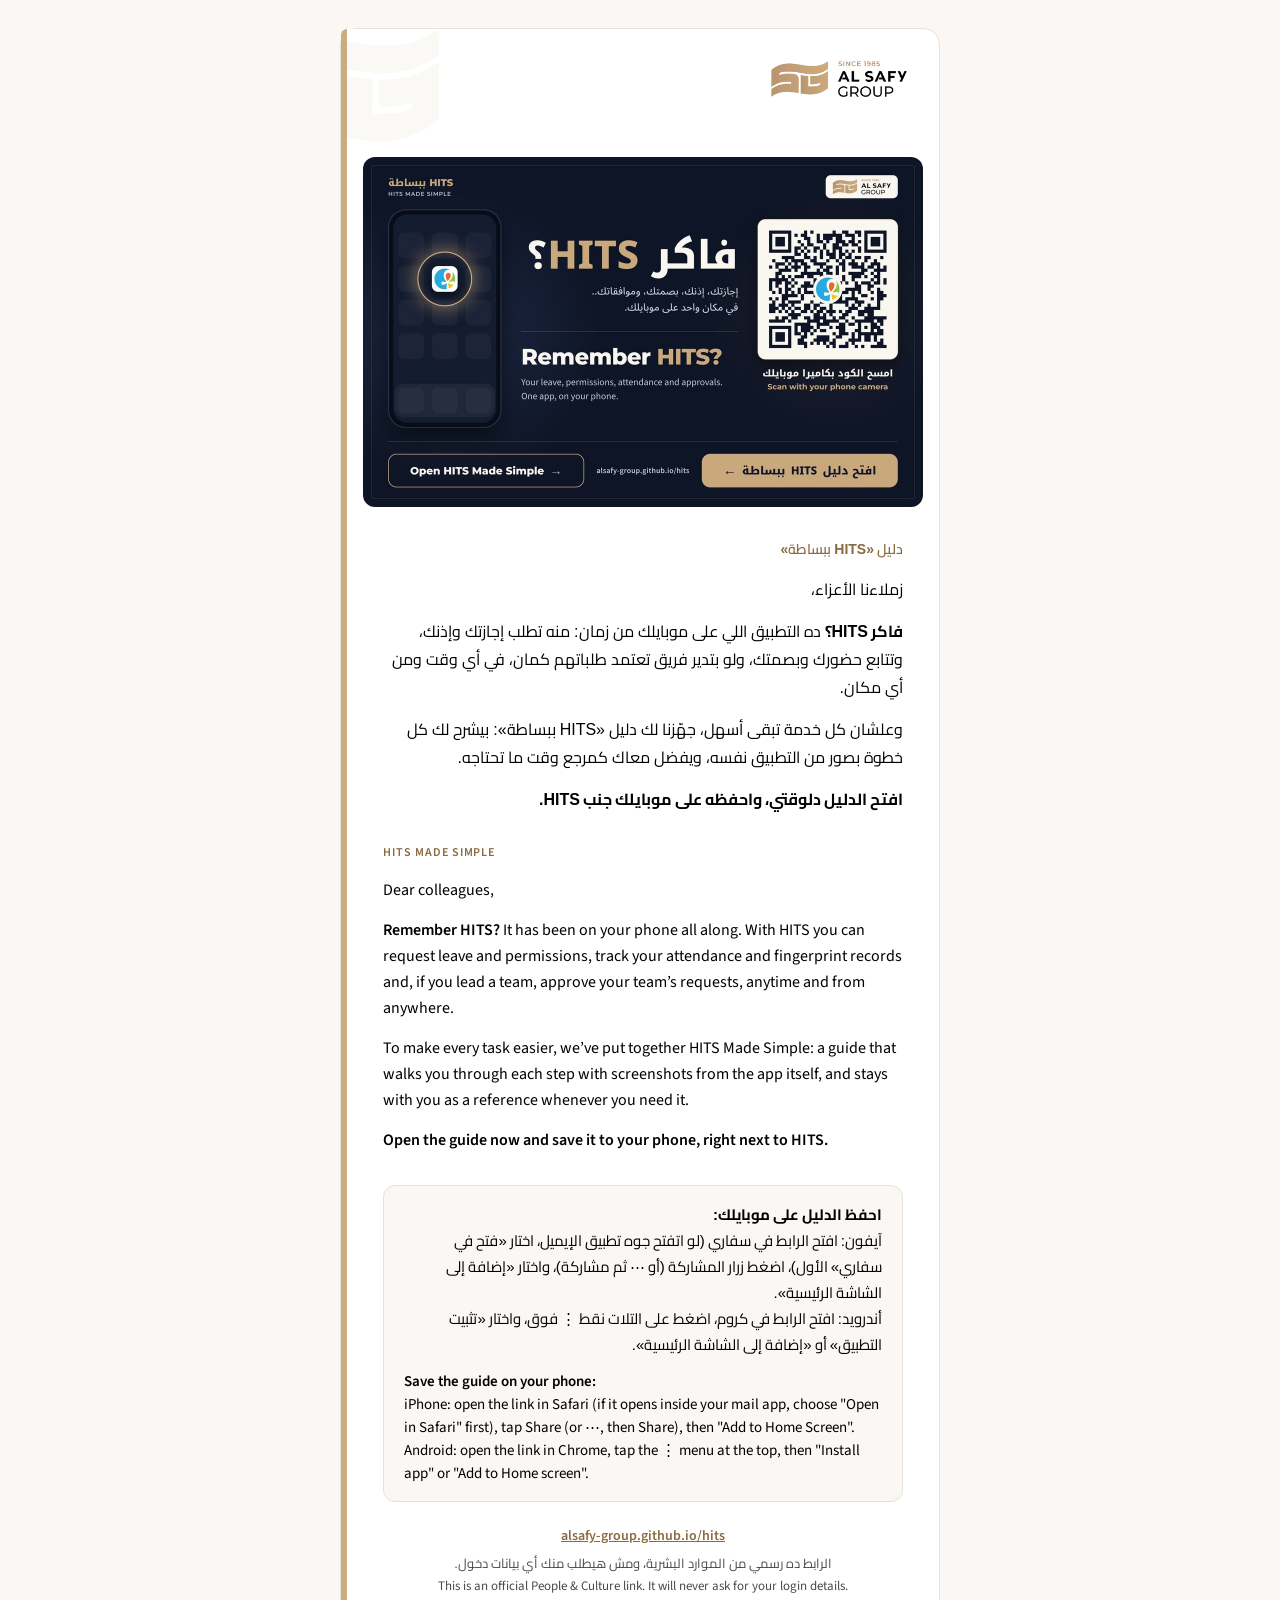
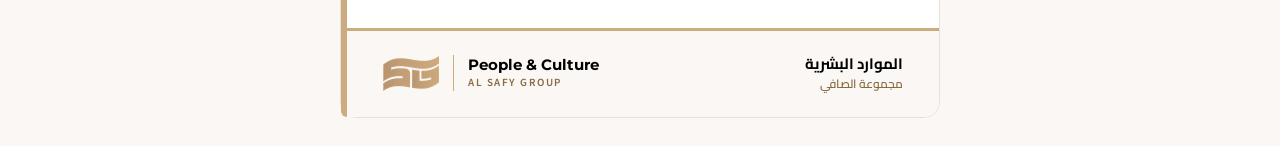
==== commit 12bca8f4: "Landscape email flyer with large QR and buttons inside; email trimmed to text, flyer and save-to-pho" ====
--- a/campaign/email.html
+++ b/campaign/email.html
@@ -22,42 +22,32 @@
 <td align="right" valign="top" style="padding:32px 32px 0 0;"><img src="[data-uri]" width="136" height="36" alt="Al Safy Group" style="display:block;border:0;width:136px;height:36px;"></td>
 </tr></table>
 
+<!-- flyer: landscape, QR and buttons inside, whole image opens the Playbook -->
+<table role="presentation" width="100%" cellpadding="0" cellspacing="0" border="0"><tr>
+<td align="center" style="padding:8px 16px 0 16px;">
+<a href="https://alsafy-group.github.io/hits/"><img src="[data-uri]" width="560" alt="فاكر HITS؟ · Remember HITS? · افتح دليل HITS ببساطة · Open HITS Made Simple" style="display:block;border:0;width:560px;max-width:100%;height:auto;border-radius:12px;"></a>
+</td></tr></table>
+
 <!-- Arabic -->
 <table role="presentation" width="100%" cellpadding="0" cellspacing="0" border="0"><tr>
-<td dir="rtl" align="right" style="padding:0 36px 0 36px;text-align:right;">
-<p style="margin:0 0 8px 0;font-family:'Cairo',Tahoma,'Segoe UI',Arial,sans-serif;font-size:14px;line-height:20px;font-weight:600;color:#8a6a3f;">دليل «<span dir="ltr">HITS</span> ببساطة»</p>
-<h1 style="margin:0 0 20px 0;font-family:'Cairo',Tahoma,'Segoe UI',Arial,sans-serif;font-size:34px;line-height:44px;font-weight:700;color:#000000;">فاكر <span dir="ltr">HITS</span>؟</h1>
+<td dir="rtl" align="right" style="padding:32px 36px 0 36px;text-align:right;">
+<p style="margin:0 0 16px 0;font-family:'Cairo',Tahoma,'Segoe UI',Arial,sans-serif;font-size:14px;line-height:20px;font-weight:600;color:#8a6a3f;">دليل «<span dir="ltr">HITS</span> ببساطة»</p>
 <p style="margin:0 0 14px 0;font-family:'Cairo',Tahoma,'Segoe UI',Arial,sans-serif;font-size:16px;line-height:28px;color:#000000;">زملاءنا الأعزاء،</p>
-<p style="margin:0 0 14px 0;font-family:'Cairo',Tahoma,'Segoe UI',Arial,sans-serif;font-size:16px;line-height:28px;color:#000000;">ده التطبيق اللي على موبايلك من زمان: منه تطلب إجازتك وإذنك، وتتابع حضورك وبصمتك، ولو بتدير فريق تعتمد طلباتهم كمان، في أي وقت ومن أي مكان.</p>
+<p style="margin:0 0 14px 0;font-family:'Cairo',Tahoma,'Segoe UI',Arial,sans-serif;font-size:16px;line-height:28px;color:#000000;"><b>فاكر <span dir="ltr">HITS</span>؟</b> ده التطبيق اللي على موبايلك من زمان: منه تطلب إجازتك وإذنك، وتتابع حضورك وبصمتك، ولو بتدير فريق تعتمد طلباتهم كمان، في أي وقت ومن أي مكان.</p>
 <p style="margin:0 0 14px 0;font-family:'Cairo',Tahoma,'Segoe UI',Arial,sans-serif;font-size:16px;line-height:28px;color:#000000;">وعلشان كل خدمة تبقى أسهل، جهّزنا لك دليل «<span dir="ltr">HITS</span> ببساطة»: بيشرح لك كل خطوة بصور من التطبيق نفسه، ويفضل معاك كمرجع وقت ما تحتاجه.</p>
 <p style="margin:0;font-family:'Cairo',Tahoma,'Segoe UI',Arial,sans-serif;font-size:16px;line-height:28px;font-weight:700;color:#000000;">افتح الدليل دلوقتي، واحفظه على موبايلك جنب <span dir="ltr">HITS</span>.</p>
 </td></tr>
-<tr><td align="center" style="padding:24px 36px 0 36px;"><!--[if mso]><v:roundrect xmlns:v="urn:schemas-microsoft-com:vml" xmlns:w="urn:schemas-microsoft-com:office:word" href="https://alsafy-group.github.io/hits/" style="height:56px;v-text-anchor:middle;width:290px;" arcsize="29%" strokecolor="#000000" strokeweight="2px" fillcolor="#000000"><w:anchorlock/><center dir="rtl" style="color:#ffffff;font-family:Tahoma,Arial,sans-serif;font-size:18px;font-weight:bold;">افتح دليل HITS ببساطة</center></v:roundrect><![endif]--><!--[if !mso]><!-- --><table role="presentation" cellpadding="0" cellspacing="0" border="0" align="center"><tr>
-<td bgcolor="#000000" style="border-radius:16px;border:2px solid #000000;">
-<a href="https://alsafy-group.github.io/hits/" dir="rtl" style="display:inline-block;padding:15px 40px;font-family:'Cairo',Tahoma,'Segoe UI',Arial,sans-serif;font-size:18px;font-weight:700;line-height:24px;color:#ffffff;text-decoration:none;border-radius:16px;">افتح دليل <span dir="ltr">HITS</span> ببساطة</a>
-</td></tr></table><!--<![endif]--></td></tr>
 </table>
-
-<!-- flyer -->
-<table role="presentation" width="100%" cellpadding="0" cellspacing="0" border="0"><tr>
-<td align="center" style="padding:28px 36px 0 36px;">
-<a href="https://alsafy-group.github.io/hits/"><img src="[data-uri]